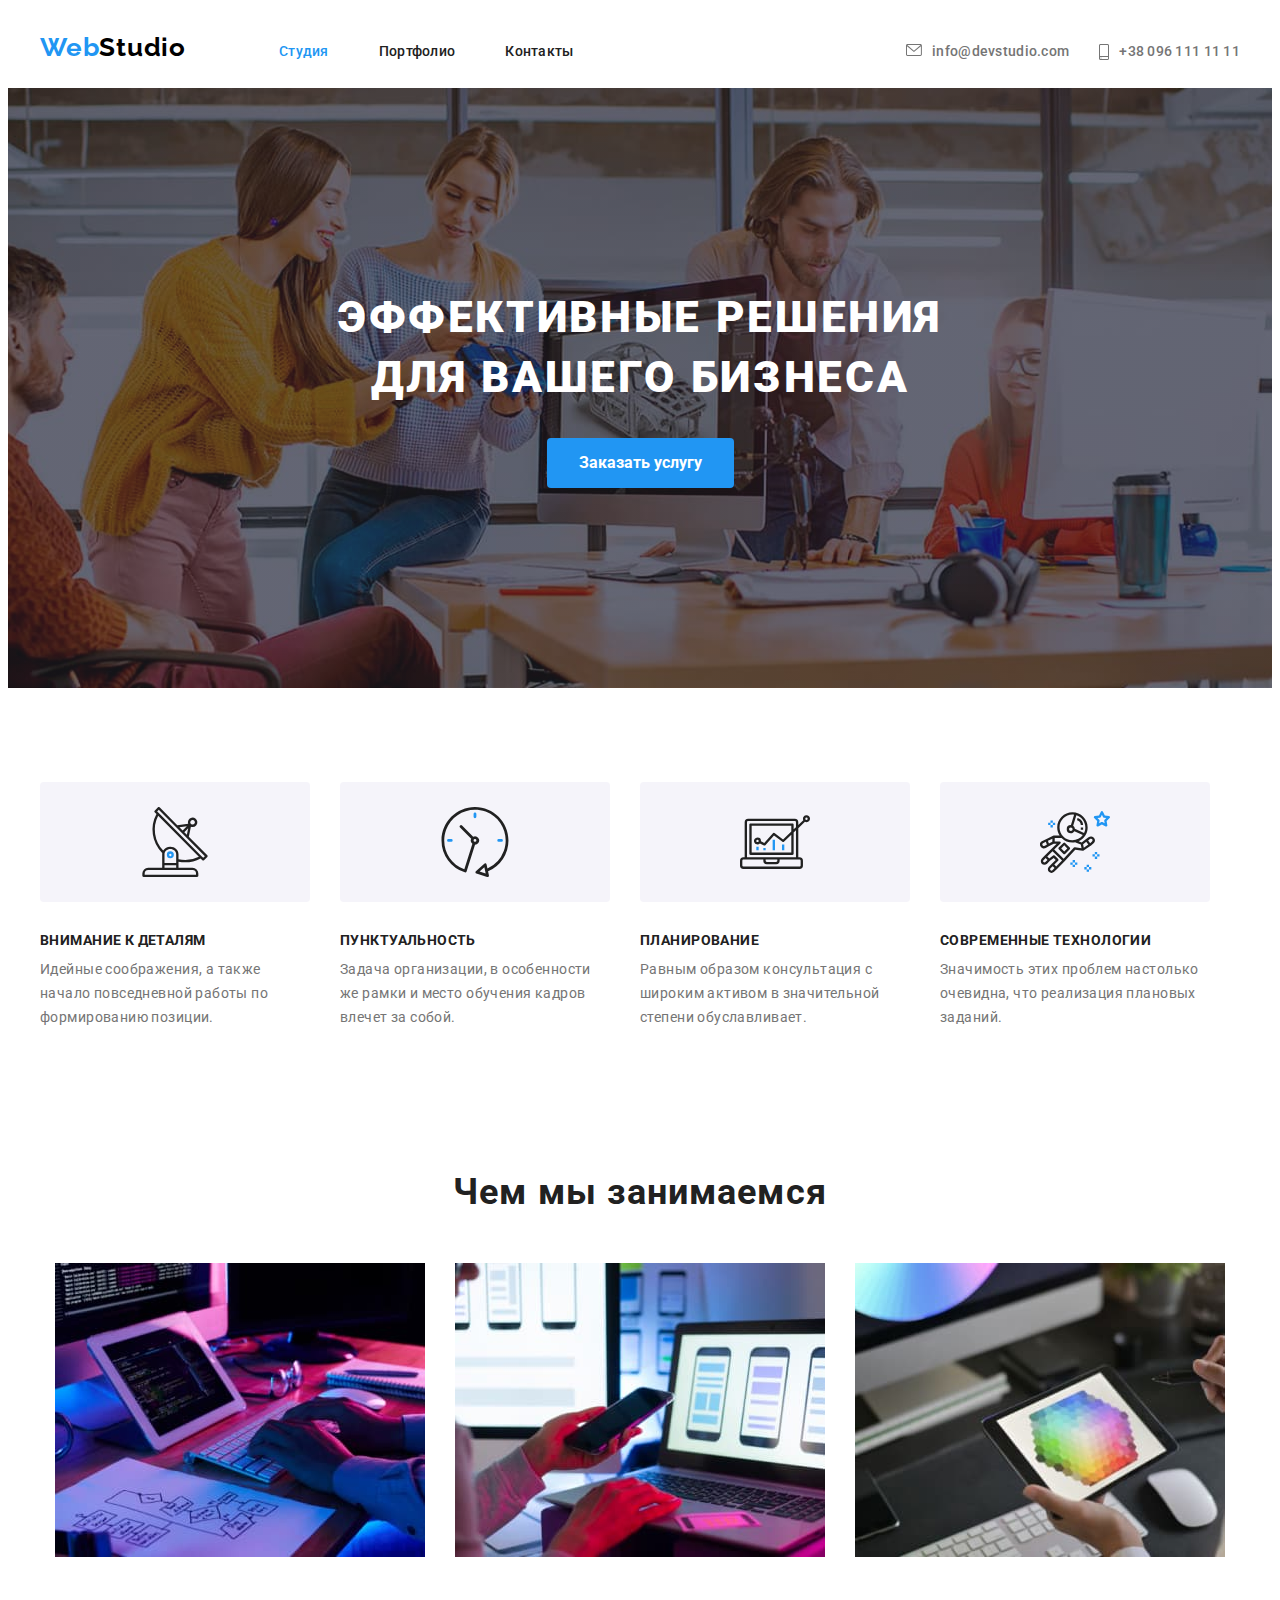
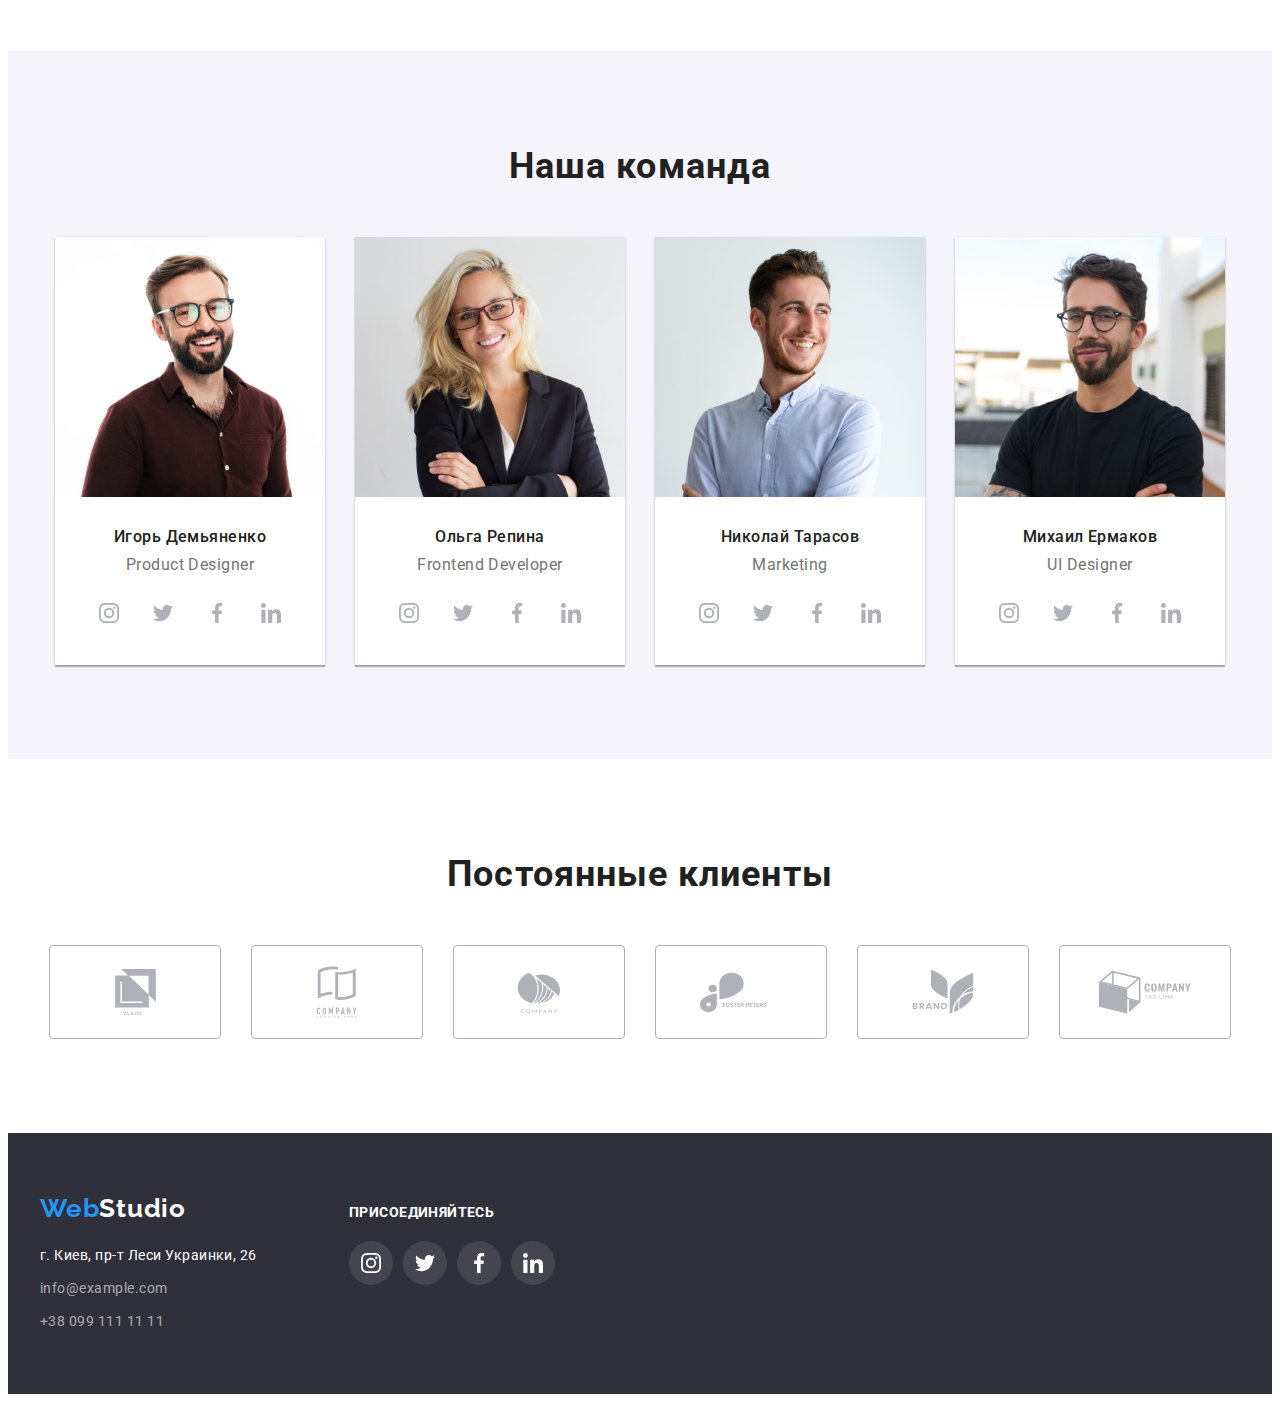
==== index.html @ 46486317 "added files from previous hw" ====
<!DOCTYPE html>
<html lang="ru">
  <head>
    <meta charset="UTF-8" />
    <meta http-equiv="X-UA-Compatible" content="IE=edge" />
    <meta name="viewport" content="width=device-width, initial-scale=1.0" />
    <title>Web Studio (Version 2.1)</title>
    <link rel="preconnect" href="https://fonts.googleapis.com" />
    <link rel="preconnect" href="https://fonts.gstatic.com" crossorigin />
    <link
      href="https://fonts.googleapis.com/css2?family=Oleo+Script&family=Raleway:wght@700&family=Roboto:wght@400;500;700;900&display=swap"
      rel="stylesheet"
    />
    <link
      rel="stylesheet"
      href="https://cdnjs.cloudflare.com/ajax/libs/modern-normalize/1.1.0/modern-normalize.min.css"
      integrity="sha512-wpPYUAdjBVSE4KJnH1VR1HeZfpl1ub8YT/NKx4PuQ5NmX2tKuGu6U/JRp5y+Y8XG2tV+wKQpNHVUX03MfMFn9Q=="
      crossorigin="anonymous"
      referrerpolicy="no-referrer"
    />
    <link rel="stylesheet" href="./css/styles.css" />
  </head>
  <body>
    <header class="header-main">
      <div class="container">
        <div class="header-flex">
          <div class="logo_with_menu">
            <a class="logo" href="index.html" lang="en">
              <span class="logo-accent">Web</span>
              Studio
            </a>
            <nav class="header-nav">
              <ul class="header-links">
                <li class="header-item current">
                  <a class="header-item-link" href="./index.html">Студия</a>
                </li>
                <li class="header-item">
                  <a class="header-item-link" href="./portfolio.html">
                    Портфолио
                  </a>
                </li>
                <li class="header-item">
                  <a class="header-item-link" href="">Контакты</a>
                </li>
              </ul>
            </nav>
          </div>
          <div class="contacts">
            <ul class="header-contacts-list">
              <li class="contact-item">
                <a class="header-contacts" href="mailto:info@devstudio.com">
                  <svg class="contact-link-icon" width="16" height="12">
                    <use href="./images/icons.svg#icon-envelope"></use>
                  </svg>
                  info@devstudio.com
                </a>
              </li>
              <li class="contact-item">
                <a class="header-contacts" href="tel:+380961111111">
                  <svg class="contact-link-icon" width="10" height="16">
                    <use href="./images/icons.svg#icon-smartphone"></use>
                  </svg>
                  +38 096 111 11 11
                </a>
              </li>
            </ul>
          </div>
        </div>
      </div>
    </header>
    <main>
      <!--Герой-->
      <section class="section">
        <div class="container hero-container">
          <h1 class="hero-header">Эффективные решения для вашего бизнеса</h1>
          <button type="button" class="section-btn">Заказать услугу</button>
        </div>
      </section>
      <section class="qualities">
        <div class="container">
          <!-- Особенности -->
          <h2 class="visually-hidden">Особенности</h2>
          <ul class="qualities-list">
            <li class="list-item antenna">
              <h3 class="qualities-list-item">Внимание к деталям</h3>
              <p class="text">
                Идейные соображения, а также начало повседневной работы по
                формированию позиции.
              </p>
            </li>
            <li class="list-item clock">
              <h3 class="qualities-list-item">Пунктуальность</h3>
              <p class="text">
                Задача организации, в особенности же рамки и место обучения
                кадров влечет за собой.
              </p>
            </li>
            <li class="list-item diagram">
              <h3 class="qualities-list-item">Планирование</h3>
              <p class="text">
                Равным образом консультация с широким активом в значительной
                степени обуславливает.
              </p>
            </li>
            <li class="list-item astronaut">
              <h3 class="qualities-list-item">Современные технологии</h3>
              <p class="text">
                Значимость этих проблем настолько очевидна, что реализация
                плановых заданий.
              </p>
            </li>
          </ul>
        </div>
      </section>
      <section class="what-we-do">
        <div class="container what-we-do-container">
          <!--Чем мы занимаемся-->
          <h2 class="section-header what-we-do-header">Чем мы занимаемся</h2>
          <ul class="list">
            <li class="image-list">
              <img
                src="./images/box1.jpg"
                alt="Человек набирает код на клавиатуре"
                width="370"
              />
            </li>
            <li class="image-list">
              <img
                src="./images/box2.jpg"
                alt="Человек держит в руках планшет и выбирает на ноутбуке дизайн приложения"
                width="370"
              />
            </li>
            <li class="image-list">
              <img
                src="./images/box3.jpg"
                alt="Человек держит в руках планшет и рассматривает цветовую палитру"
                width="370"
              />
            </li>
          </ul>
        </div>
      </section>
      <section class="team-section">
        <div class="container">
          <!--Наша команда-->
          <h2 class="section-header team-header">Наша команда</h2>
          <ul class="list">
            <li class="team-section-item">
              <img src="./images/img1.jpg" alt="Игорь Демьяненко" width="270" />
              <div class="cards">
                <h3 class="team-name">Игорь Демьяненко</h3>
                <p lang="en" class="team-section-detail">Product Designer</p>
                <ul class="social-list">
                  <li class="social-list-item">
                    <a href="" class="social-link">
                      <svg class="social-link-icon" width="20" height="20">
                        <use href="./images/icons.svg#icon-instagram-2"></use>
                      </svg>
                    </a>
                  </li>
                  <li class="social-list-item">
                    <a href="" class="social-link">
                      <svg class="social-link-icon" width="20" height="20">
                        <use href="./images/icons.svg#icon-twitter-1"></use>
                      </svg>
                    </a>
                  </li>
                  <li class="social-list-item">
                    <a href="" class="social-link">
                      <svg class="social-link-icon" width="20" height="20">
                        <use href="./images/icons.svg#icon-facebook-1"></use>
                      </svg>
                    </a>
                  </li>
                  <li class="social-list-item">
                    <a href="" class="social-link">
                      <svg class="social-link-icon" width="20" height="20">
                        <use href="./images/icons.svg#icon-linkedin-1"></use>
                      </svg>
                    </a>
                  </li>
                </ul>
              </div>
            </li>
            <li class="team-section-item">
              <img src="./images/img2.jpg" alt="Ольга Репина" width="270" />
              <div class="cards">
                <h3 class="team-name">Ольга Репина</h3>
                <p lang="en" class="team-section-detail">Frontend Developer</p>
                <ul class="social-list">
                  <li class="social-list-item">
                    <a href="" class="social-link">
                      <svg class="social-link-icon" width="20" height="20">
                        <use href="./images/icons.svg#icon-instagram-2"></use>
                      </svg>
                    </a>
                  </li>
                  <li class="social-list-item">
                    <a href="" class="social-link">
                      <svg class="social-link-icon" width="20" height="20">
                        <use href="./images/icons.svg#icon-twitter-1"></use>
                      </svg>
                    </a>
                  </li>
                  <li class="social-list-item">
                    <a href="" class="social-link">
                      <svg class="social-link-icon" width="20" height="20">
                        <use href="./images/icons.svg#icon-facebook-1"></use>
                      </svg>
                    </a>
                  </li>
                  <li class="social-list-item">
                    <a href="" class="social-link">
                      <svg class="social-link-icon" width="20" height="20">
                        <use href="./images/icons.svg#icon-linkedin-1"></use>
                      </svg>
                    </a>
                  </li>
                </ul>
              </div>
            </li>
            <li class="team-section-item">
              <img src="./images/img3.jpg" alt="Николай Тарасов" width="270" />
              <div class="cards">
                <h3 class="team-name">Николай Тарасов</h3>
                <p lang="en" class="team-section-detail">Marketing</p>
                <ul class="social-list">
                  <li class="social-list-item">
                    <a href="" class="social-link">
                      <svg class="social-link-icon" width="20" height="20">
                        <use href="./images/icons.svg#icon-instagram-2"></use>
                      </svg>
                    </a>
                  </li>
                  <li class="social-list-item">
                    <a href="" class="social-link">
                      <svg class="social-link-icon" width="20" height="20">
                        <use href="./images/icons.svg#icon-twitter-1"></use>
                      </svg>
                    </a>
                  </li>
                  <li class="social-list-item">
                    <a href="" class="social-link">
                      <svg class="social-link-icon" width="20" height="20">
                        <use href="./images/icons.svg#icon-facebook-1"></use>
                      </svg>
                    </a>
                  </li>
                  <li class="social-list-item">
                    <a href="" class="social-link">
                      <svg class="social-link-icon" width="20" height="20">
                        <use href="./images/icons.svg#icon-linkedin-1"></use>
                      </svg>
                    </a>
                  </li>
                </ul>
              </div>
            </li>
            <li class="team-section-item">
              <img src="./images/img4.jpg" alt="Михаил Ермаков" width="270" />
              <div class="cards">
                <h3 class="team-name">Михаил Ермаков</h3>
                <p lang="en" class="team-section-detail">UI Designer</p>
                <ul class="social-list">
                  <li class="social-list-item">
                    <a href="" class="social-link">
                      <svg class="social-link-icon" width="20" height="20">
                        <use href="./images/icons.svg#icon-instagram-2"></use>
                      </svg>
                    </a>
                  </li>
                  <li class="social-list-item">
                    <a href="" class="social-link">
                      <svg class="social-link-icon" width="20" height="20">
                        <use href="./images/icons.svg#icon-twitter-1"></use>
                      </svg>
                    </a>
                  </li>
                  <li class="social-list-item">
                    <a href="" class="social-link">
                      <svg class="social-link-icon" width="20" height="20">
                        <use href="./images/icons.svg#icon-facebook-1"></use>
                      </svg>
                    </a>
                  </li>
                  <li class="social-list-item">
                    <a href="" class="social-link">
                      <svg class="social-link-icon" width="20" height="20">
                        <use href="./images/icons.svg#icon-linkedin-1"></use>
                      </svg>
                    </a>
                  </li>
                </ul>
              </div>
            </li>
          </ul>
        </div>
      </section>
      <!--Постоянные клиенты-->
      <section class="clients-section">
        <div class="container">
          <h2 class="section-header clients-header">Постоянные клиенты</h2>
          <ul class="clients-list">
            <li class="clients-item">
              <a href="" class="client-link">
                <svg class="client-icon" width="41" height="46.7">
                  <use href="./images/icons.svg#icon-group1"></use>
                </svg>
              </a>
            </li>
            <li class="clients-item">
              <a href="" class="client-link">
                <svg class="client-icon" width="40" height="52">
                  <use href="./images/icons.svg#icon-group2"></use>
                </svg>
              </a>
            </li>
            <li class="clients-item">
              <a href="" class="client-link">
                <svg class="client-icon" width="43.46" height="41.18">
                  <use href="./images/icons.svg#icon-group3"></use>
                </svg>
              </a>
            </li>
            <li class="clients-item">
              <a href="" class="client-link">
                <svg class="client-icon" width="84.44" height="40.62">
                  <use href="./images/icons.svg#icon-group4"></use>
                </svg>
              </a>
            </li>
            <li class="clients-item">
              <a href="" class="client-link">
                <svg class="client-icon" width="62.54" height="45.43">
                  <use href="./images/icons.svg#icon-group5"></use>
                </svg>
              </a>
            </li>
            <li class="clients-item">
              <a href="" class="client-link">
                <svg class="client-icon" width="93.79" height="43.93">
                  <use href="./images/icons.svg#icon-group6"></use>
                </svg>
              </a>
            </li>
          </ul>
        </div>
      </section>
    </main>
    <!--Подвал-->
    <footer class="footer">
      <div class="container flex">
        <div class="column">
          <a class="logo" href="index.html" lang="en">
            <span class="logo-accent">Web</span>
            <span class="logo-part">Studio</span>
          </a>
          <address class="address">
            <p>г. Киев, пр-т Леси Украинки, 26</p>
            <a class="footer-contacts" href="mailto:info@example.com">
              info@example.com
            </a>
            <a class="footer-contacts" href="tel:+380991111111">
              +38 099 111 11 11
            </a>
          </address>
        </div>
        <div class="column">
          <p class="join-us-head"><strong>Присоединяйтесь</strong></p>
          <ul class="social-list">
            <li class="footer-list-item">
              <a href="" class="footer-social-link">
                <svg class="footer-social-icon" width="20" height="20">
                  <use href="./images/icons.svg#icon-instagram-2"></use>
                </svg>
              </a>
            </li>
            <li class="footer-list-item">
              <a href="" class="footer-social-link">
                <svg class="footer-social-icon" width="20" height="20">
                  <use href="./images/icons.svg#icon-twitter-1"></use>
                </svg>
              </a>
            </li>
            <li class="footer-list-item">
              <a href="" class="footer-social-link">
                <svg class="footer-social-icon" width="20" height="20">
                  <use href="./images/icons.svg#icon-facebook-1"></use>
                </svg>
              </a>
            </li>
            <li class="footer-list-item">
              <a href="" class="footer-social-link">
                <svg class="footer-social-icon" width="20" height="20">
                  <use href="./images/icons.svg#icon-linkedin-1"></use>
                </svg>
              </a>
            </li>
          </ul>
        </div>
      </div>
    </footer>
  </body>
</html>
---- css/styles.css ----
p,
h1,
h2,
h3 {
  margin: 0;
}

ul {
  margin: 0;
  padding-left: 0;
}

img {
  display: block;
}

.container {
  width: 1200px;
  margin: 0 auto;
  padding-left: 15px;
  padding-right: 15px;
}
/*----------------------------COMMON-----------------------------------*/

:root {
  --accent-color: #2196f3;
  --main-text-color: #212121;
  --second-text-color: #ffffff;
  --btn-backgroud-color: #f5f4fa;
  --items-backgroud-color: #eeeeee;
  --paragraph-text-color: #757575;
  --hero-bcg-color: #2f303a;
  --btn-selection-color: #188ce8;
  --btn-color: #2196f3;
  --logo-color: #000000;
  --icon-color: #afb1b8;
}

body {
  color: var(--main-text-color);
  font-family: "Roboto", sans-serif;
}

li {
  list-style-type: none;
}

/*----------------------------HEADER-----------------------------------*/
.header-flex {
  display: flex;
  justify-content: space-between;
  align-items: baseline;
}

.logo_with_menu {
  display: flex;
  align-items: baseline;
}

.header-main {
  text-decoration: none;
  background-color: var(--second-text-color);
  padding-top: 24px;
  padding-bottom: 25px;
}

.header-main .container {
  align-items: center;
}

.logo {
  display: flex;
  margin-right: 93px;
  font-family: "Raleway";
  color: var(--logo-color);
  text-decoration: none;
  font-weight: 700;
  letter-spacing: 0.03em;
  font-size: 26px;
  line-height: 1.19;
}

.logo-accent {
  color: var(--accent-color);
}

.header-item {
  font-weight: 500;
  font-size: 14px;
  line-height: 1.14;
  letter-spacing: 0.02em;
}

.header-item:not(:last-child),
.header-contacts:not(:last-child) {
  margin-right: 50px;
}

.header-nav {
}

.header-links {
  display: flex;
  align-items: baseline;
}

.header-item-link {
  text-decoration: none;
  color: inherit;
}

.header-item-link:hover,
.header-item-link:focus {
  color: var(--accent-color);
}

.header-contacts {
  font-weight: 500;
  font-size: 14px;
  line-height: 1.14;
  letter-spacing: 0.02em;
  color: var(--paragraph-text-color);
  text-decoration: none;
  margin-right: 30px;
  display: flex;
}

.header-contacts:last-child {
  margin-right: 0;
}

.contact-item {
  align-items: center;
  margin-right: 30px;
}

.header-contacts-list {
  display: flex;
  align-items: center;
}

.contacts .header-contacts-list {
}
.header-contacts:hover,
.header-contacts:focus {
  color: var(--accent-color);
}

.contact-item:last-child {
  margin-right: 0;
}

.contact-link-icon {
  fill: currentColor;
  margin-right: 10px;
}

.contact-link {
  margin-right: 10px;
  fill: var(--paragraph-text-color);
}

.contact-link:hover,
.contact-link:focus {
  fill: var(--accent-color);
}

.contacts:hover,
.contacts:focus {
  fill: var(--accent-color);
}

.header-links:focus,
.header-links:hover {
  fill: var(--accent-color);
}

.current {
  color: var(--accent-color);
}

/*---------------------------- INDEX HTML MAIN-----------------------------------*/
/*Hero*/
.section {
  background-color: var(--hero-bcg-color);
  color: var(--second-text-color);
  background-image: linear-gradient(
      rgba(47, 48, 58, 0.4),
      rgba(47, 48, 58, 0.4)
    ),
    url(../images/header.jpg);
  background-repeat: no-repeat;
  background-position: center;
  background-size: cover;
  max-width: 1600px;
  margin: 0 auto;
}

.hero-header {
  margin-right: auto;
  margin-left: auto;
  margin-bottom: 30px;
  max-width: 696px;
  font-weight: 900;
  font-size: 44px;
  line-height: 1.36;
  text-align: center;
  letter-spacing: 0.06em;
  text-transform: uppercase;
  color: var(--second-text-color);
}

.hero-container {
  padding-top: 200px;
  padding-bottom: 200px;
}
.section-btn {
  padding-top: 10px;
  padding-right: 32px;
  padding-bottom: 10px;
  padding-left: 32px;
  background-color: var(--btn-color);
  color: var(--second-text-color);
  border: 0ch;
  font-family: "Roboto";
  font-weight: 700;
  font-size: 16px;
  line-height: 1.88;
  display: block;
  margin: 0 auto;
  align-items: center;
  text-align: center;
  cursor: pointer;
  border-radius: 4px;
}

.section-btn:hover,
.section-btn:focus {
  color: var(--second-text-color);
  background-color: var(--btn-selection-color);
}

/*--------------------------QUALITIES-------------------------------------------------*/
.visually-hidden {
  position: absolute;
  white-space: nowrap;
  width: 1px;
  height: 1px;
  overflow: hidden;
  border: 0;
  padding: 0;
  clip: rect(0 0 0 0);
  clip-path: inset(50%);
  margin: -1px;
}

.qualities {
  padding-top: 94px;
  padding-bottom: 94px;
}

.qualities-list {
  display: flex;
  margin: 0;
  letter-spacing: 0.03em;
  font-size: 14px;
}

.list-item {
  max-width: 270px;
}

.list-item::before {
  display: block;
  content: "";
  height: 120px;
  background-color: var(--btn-backgroud-color);
  border-radius: 4px;
  margin-bottom: 30px;
}

.antenna::before {
  background-image: url(../images/antenna.svg);
  background-repeat: no-repeat;
  background-position: center;
}

.clock::before {
  background-image: url(../images/clock.svg);
  background-repeat: no-repeat;
  background-position: center;
}

.diagram::before {
  background-image: url(../images/diagram.svg);
  background-repeat: no-repeat;
  background-position: center;
}

.astronaut::before {
  background-image: url(../images/astronaut.svg);
  background-repeat: no-repeat;
  background-position: center;
}

.qualities-list-item {
  margin-bottom: 10px;
  line-height: 1.17;
  font-size: 14px;
  text-transform: uppercase;
}

.list-item:not(:last-child) {
  margin-right: 30px;
}

.text {
  color: var(--paragraph-text-color);
  line-height: 1.71;
}

/*-----------------------------WHAT WE DO----------------------*/
.what-we-do {
  padding-top: 47px;
  padding-bottom: 94px;
}

.what-we-do-header {
  margin-bottom: 50px;
}

.image-list:not(:last-child) {
  margin-right: 30px;
}

.list {
  display: flex;
  justify-content: center;
  align-items: center;
}
.section-header {
  font-size: 36px;
  line-height: 1.17;
  text-align: center;
  letter-spacing: 0.03em;
  color: var(--main-text-color);
}

/*---------OUR TEAM----------------------------*/
.team-header {
  margin-bottom: 50px;
}

.team-section {
  padding-top: 94px;
  padding-bottom: 94px;
  background-color: var(--btn-backgroud-color);
  letter-spacing: 0.03em;
}

.team-section-item {
  align-items: center;
  background-color: var(--second-text-color);
  box-shadow: 0px 1px 3px rgba(0, 0, 0, 0.12), 0px 1px 1px rgba(0, 0, 0, 0.14),
    0px 2px 1px rgba(0, 0, 0, 0.2);
}

.team-section-item:not(:last-child) {
  margin-right: 30px;
}

.cards {
  padding-top: 30px;
  padding-bottom: 30px;
  border-radius: 0px 0px 4px 4px;
}
.team-name {
  margin-bottom: 10px;
  font-weight: 500;
  font-size: 16px;
  line-height: 1.19;
  text-align: center;
}

.team-section-detail {
  font-size: 16px;
  line-height: 1.18;
  text-align: center;
  color: var(--paragraph-text-color);
  margin-bottom: 16px;
}

.social-list {
  display: flex;
  justify-content: center;
}

.social-list-item {
  margin-right: 10px;
  width: 44px;
  height: 44px;
}

.social-list-item:last-child {
  margin-right: 0;
}

.social-link {
  width: 100%;
  height: 100%;
  border-radius: 50%;
  display: flex;
  align-items: center;
  justify-content: center;
  fill: var(--icon-color);
}

.social-link:hover,
.social-link:focus {
  background-color: var(--btn-color);
  fill: var(--second-text-color);
}

/*---------------------------OUR-CLIENTS-------------------------------*/
.clients-section {
  padding-top: 94px;
  padding-bottom: 94px;
}

.clients-header {
  margin-bottom: 50px;
}

.clients-list {
  display: flex;
  justify-content: center;
}

.clients-item .client-link {
  width: 170px;
  height: 92px;
  display: flex;
}

.clients-item {
  margin-right: 30px;
  border: 1px solid var(--icon-color);
  border-radius: 4px;
  align-items: baseline;
  text-align: center;
  align-content: center;
}

.clients-item:last-child {
  margin-right: 0;
}

.client-link {
  align-items: center;
  justify-content: center;
  fill: var(--icon-color);
}

.clients-list .client-link:hover,
.clients-list .client-link:focus {
  fill: var(--btn-color);
}

.clients-item:hover,
.clients-item:focus {
  border: 1px solid var(--btn-color);
}

/*----------------------------FOOTER-----------------------------------*/
.footer {
  background-color: var(--hero-bcg-color);
  letter-spacing: 0.03em;
  padding-top: 60px;
  padding-bottom: 60px;
}

.flex {
  display: flex;
  align-items: baseline;
}

.address {
  margin-top: 20px;
  font-style: normal;
  font-size: 14px;
  line-height: 1.71;
  color: var(--second-text-color);
}

.footer-contacts {
  margin-top: 9px;
  display: block;
  text-decoration: none;
  font-size: 14px;
  line-height: 1.71;
  color: rgba(255, 255, 255, 0.6);
  text-decoration: none;
}

.footer-contacts:hover,
.footer-contacts:focus {
  color: var(--accent-color);
}

.logo-part {
  font-family: "Raleway";
  font-weight: 700;
  font-size: 26px;
  line-height: 1.19;
  color: var(--second-text-color);
}

.join-us-head strong {
  color: var(--second-text-color);
  margin: 0;
  font-weight: 700;
  font-size: 14px;
  line-height: 1.14;
  letter-spacing: 0.03em;
  text-transform: uppercase;
  text-decoration: none;
}

.join-us-head {
  margin-bottom: 20px;
}

.column {
  display: block;
  margin-right: 70px;
}

.column:last-child {
  margin-right: 0;
}

.footer-list-item {
  margin-right: 10px;
  width: 44px;
  height: 44px;
  border-radius: 50%;
  background-color: rgba(255, 255, 255, 0.1);
}

.footer-list-item:last-child {
  margin-right: 0;
}

.footer-social-link {
  width: 100%;
  height: 100%;
  border-radius: 50%;
  display: flex;
  align-items: center;
  justify-content: center;
  fill: var(--second-text-color);
}

.footer-social-link:hover,
.footer-social-link:focus {
  background-color: var(--btn-color);
  fill: var(--second-text-color);
}

/*---------------------------PORTFOLIO-------------------------------------------------*/
.header-portf {
  border-bottom: 1px solid #ececec;
}
.header-portf .container {
  padding-top: 24px;
  padding-bottom: 25px;
  background-color: var(--second-text-color);
}

.buttons {
  padding-top: 94px;
  padding-bottom: 94px;
  filter: drop-shadow(0px 4px 4px rgba(0, 0, 0, 0.25));
}

.button-list:not(:last-child) {
  margin-right: 8px;
}

.button-list-menu {
  display: flex;
  align-items: center;
  justify-content: center;
  margin-bottom: 50px;
}

.portfolio-btn {
  padding-top: 6px;
  padding-right: 22px;
  padding-bottom: 6px;
  padding-left: 22px;
  border-radius: 4px;
  font-family: inherit;
  background-color: var(--btn-backgroud-color);
  border: 0ch;
  color: var(--main-text-color);
  font-weight: 500;
  font-size: 16px;
  line-height: 1.62;
  text-align: center;
  letter-spacing: 0.03em;
  cursor: pointer;
}

.card-link {
  display: block;
  text-decoration: none;
}

.portfolio-list {
  display: flex;
  flex-wrap: wrap;
  justify-content: center;
}
.portfolio-btn:hover,
.portfolio-btn:focus {
  background-color: var(--accent-color);
  color: var(--second-text-color);
  filter: drop-shadow(0px 4px 4px rgba(0, 0, 0, 0.25));
}

.portfolio-cards {
  padding-top: 20px;
  padding-right: 24px;
  padding-bottom: 20px;
  padding-left: 24px;
  border-right: 1px solid #eeeeee;
  border-bottom: 1px solid #eeeeee;
  border-left: 1px solid #eeeeee;
}

.section-item {
  display: flex;
  flex-direction: column;
  background-color: var(--second-text-color);
  flex-basis: calc(100% / 3 - 30px);
  margin-bottom: 30px;
  margin-left: 30px;
}

.section-item:hover,
.section-item:focus {
  filter: drop-shadow(0px 4px 4px rgba(0, 0, 0, 0.25));
}

.section-item-header {
  margin-bottom: 4px;
  font-size: 18px;
  line-height: 2;
  letter-spacing: 0.06em;
  color: #212121;
}

.section-item-comment {
  font-size: 16px;
  line-height: 1.87;
  letter-spacing: 0.03em;
  color: var(--paragraph-text-color);
}

.section-item:nth-child(3n + 1) {
  margin-left: 0;
}

.section-item:nth-last-child(-n + 3) {
  margin-bottom: 0;
}
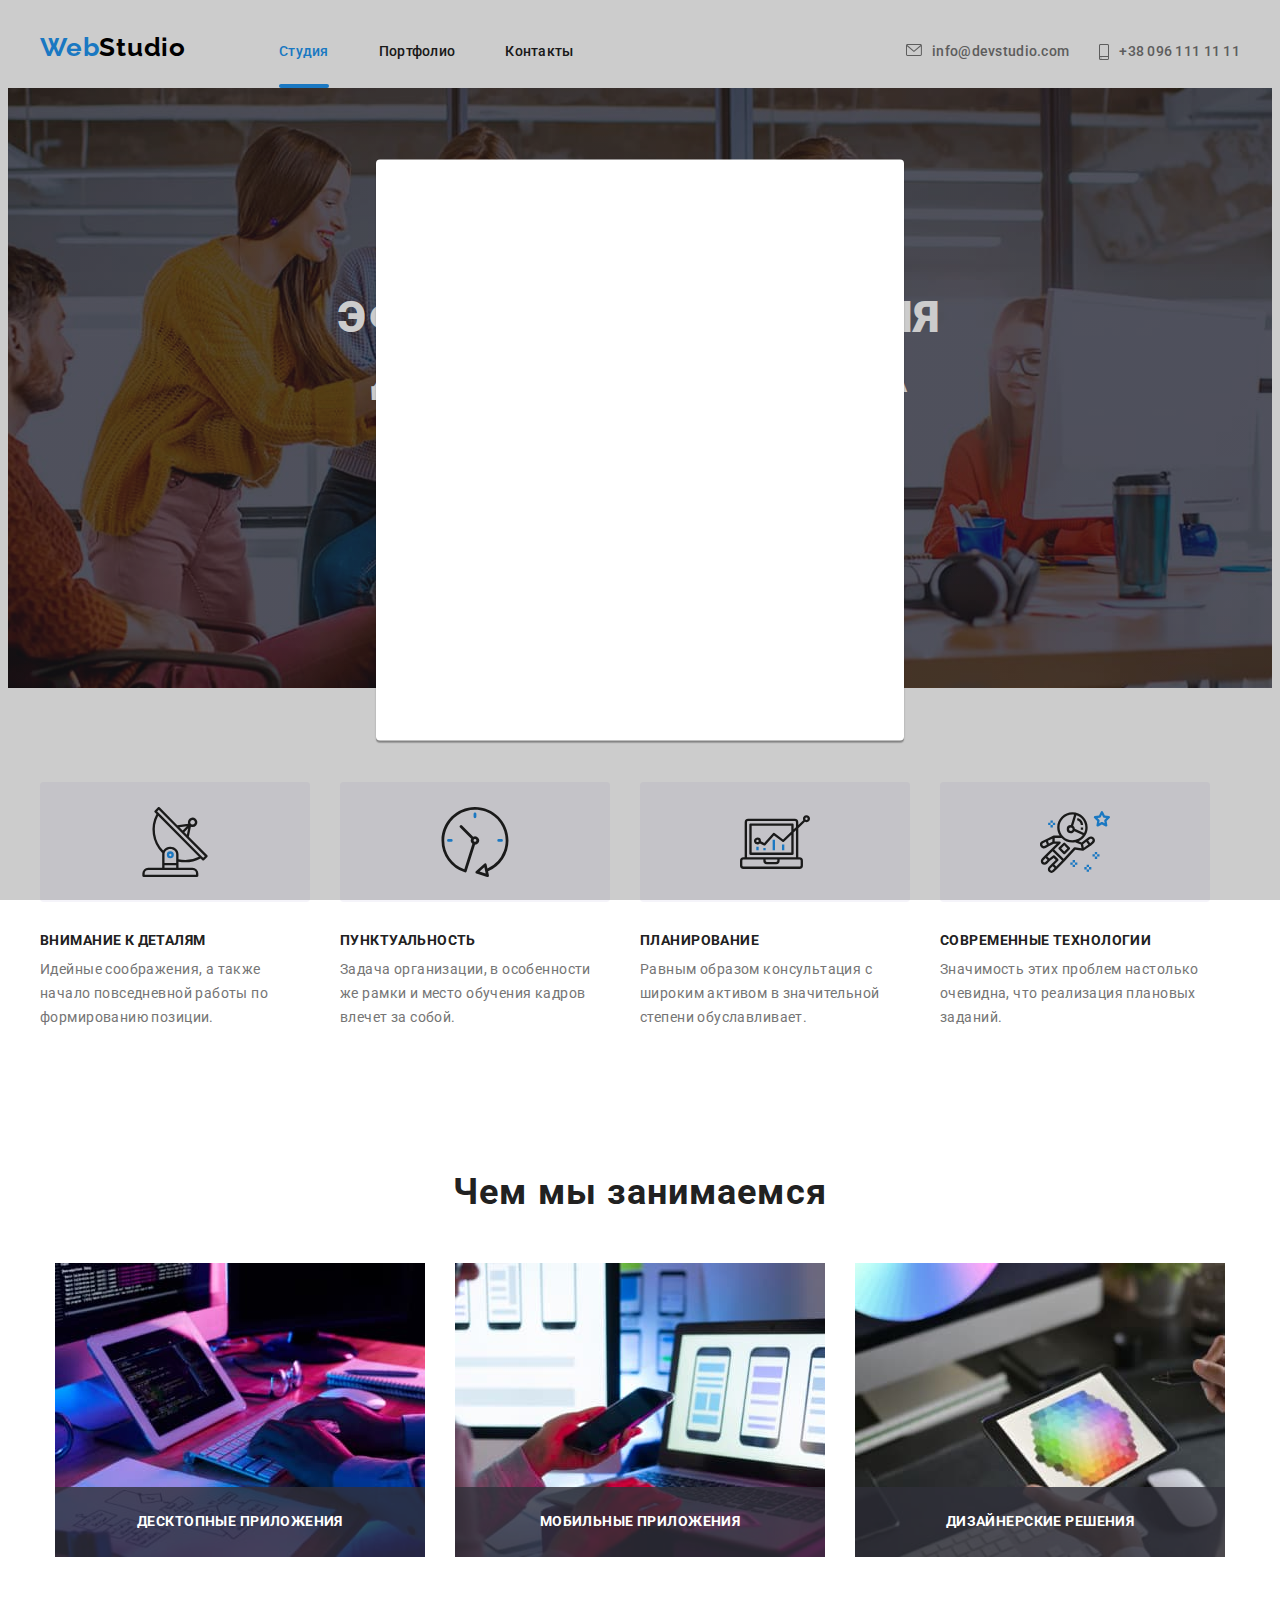
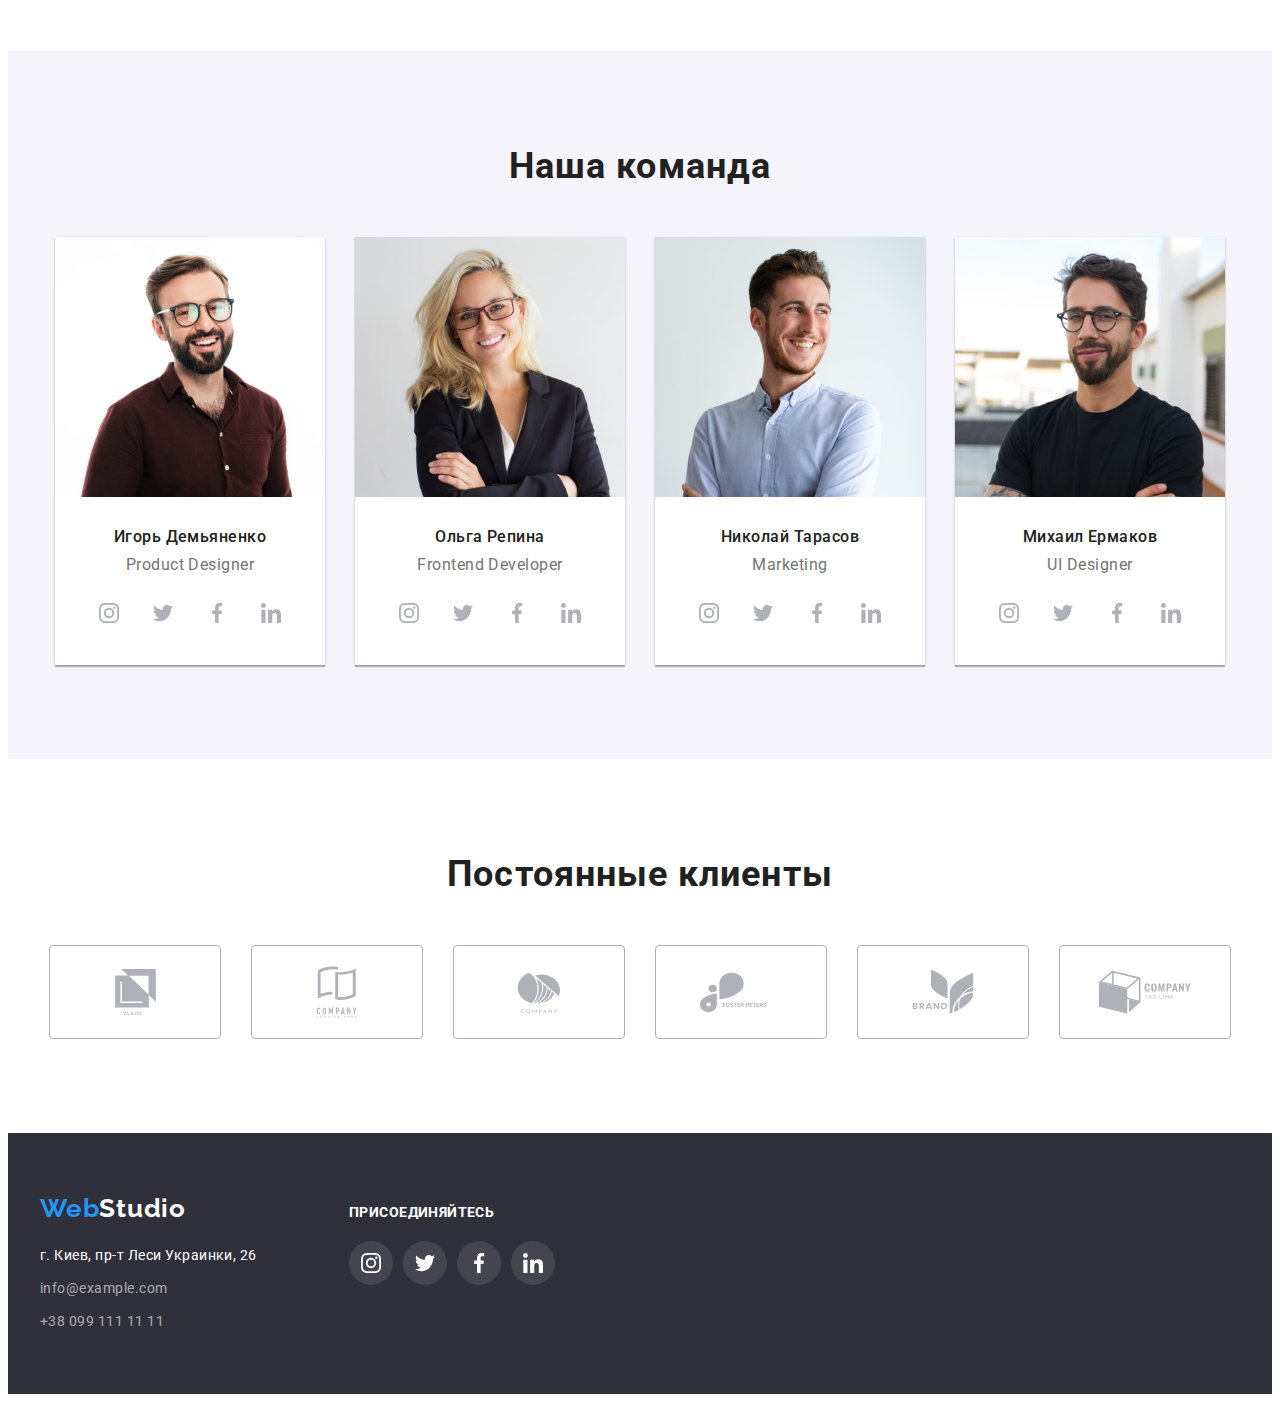
==== commit 26fc60e8: "added overlay to the cards" ====
--- a/index.html
+++ b/index.html
@@ -73,7 +73,9 @@
       <section class="section">
         <div class="container hero-container">
           <h1 class="hero-header">Эффективные решения для вашего бизнеса</h1>
-          <button type="button" class="section-btn">Заказать услугу</button>
+          <button type="button" class="section-btn" data-modal-open>
+            Заказать услугу
+          </button>
         </div>
       </section>
       <section class="qualities">
@@ -118,25 +120,34 @@
           <h2 class="section-header what-we-do-header">Чем мы занимаемся</h2>
           <ul class="list">
             <li class="image-list">
-              <img
-                src="./images/box1.jpg"
-                alt="Человек набирает код на клавиатуре"
-                width="370"
-              />
+              <div class="wwd-thumb">
+                <img
+                  src="./images/box1.jpg"
+                  alt="Человек набирает код на клавиатуре"
+                  width="370"
+                />
+                <h3 class="wwd-thumb-header">Десктопные приложения</h3>
+              </div>
             </li>
             <li class="image-list">
-              <img
-                src="./images/box2.jpg"
-                alt="Человек держит в руках планшет и выбирает на ноутбуке дизайн приложения"
-                width="370"
-              />
+              <div class="wwd-thumb">
+                <img
+                  src="./images/box2.jpg"
+                  alt="Человек держит в руках планшет и выбирает на ноутбуке дизайн приложения"
+                  width="370"
+                />
+                <h3 class="wwd-thumb-header">Мобильные приложения</h3>
+              </div>
             </li>
             <li class="image-list">
-              <img
-                src="./images/box3.jpg"
-                alt="Человек держит в руках планшет и рассматривает цветовую палитру"
-                width="370"
-              />
+              <div class="wwd-thumb">
+                <img
+                  src="./images/box3.jpg"
+                  alt="Человек держит в руках планшет и рассматривает цветовую палитру"
+                  width="370"
+                />
+                <h3 class="wwd-thumb-header">Дизайнерские решения</h3>
+              </div>
             </li>
           </ul>
         </div>
@@ -401,5 +412,16 @@
         </div>
       </div>
     </footer>
+    <!-- Модальное окно -->
+    <div class="backdrop is-hidden" data-modal>
+      <div class="modal">
+        <!-- <button data-modal-close>
+          <svg class="close-btn" width="30" height="30">
+            <use href="./images/close.svg"></use>
+          </svg> -->
+        </button>
+      </div>
+    </div>
+    <script src="./js/modal.js"></script>
   </body>
 </html>
--- a/css/styles.css
+++ b/css/styles.css
@@ -61,7 +61,6 @@
   text-decoration: none;
   background-color: var(--second-text-color);
   padding-top: 24px;
-  padding-bottom: 25px;
 }
 
 .header-main .container {
@@ -96,17 +95,31 @@
   margin-right: 50px;
 }
 
-.header-nav {
-}
-
 .header-links {
   display: flex;
   align-items: baseline;
 }
 
 .header-item-link {
+  display: block;
   text-decoration: none;
   color: inherit;
+  position: relative;
+  padding-bottom: 28px;
+  transition-property: color;
+  transition-duration: 250ms;
+  transition-timing-function: cubic-bezier(0.4, 0, 0.2, 1);
+}
+
+.current .header-item-link::after {
+  content: "";
+  position: absolute;
+  width: 100%;
+  background-color: var(--accent-color);
+  height: 4px;
+  border-radius: 2px;
+  left: 0;
+  bottom: 0;
 }
 
 .header-item-link:hover,
@@ -123,6 +136,9 @@
   text-decoration: none;
   margin-right: 30px;
   display: flex;
+  transition-property: color;
+  transition-duration: 250ms;
+  transition-timing-function: cubic-bezier(0.4, 0, 0.2, 1);
 }
 
 .header-contacts:last-child {
@@ -139,8 +155,6 @@
   align-items: center;
 }
 
-.contacts .header-contacts-list {
-}
 .header-contacts:hover,
 .header-contacts:focus {
   color: var(--accent-color);
@@ -232,6 +246,10 @@
   text-align: center;
   cursor: pointer;
   border-radius: 4px;
+  transition-property: color, background-color;
+  transition-duration: 250ms, 250ms;
+  transition-timing-function: cubic-bezier(0.4, 0, 0.2, 1),
+    cubic-bezier(0.4, 0, 0.2, 1);
 }
 
 .section-btn:hover,
@@ -329,6 +347,34 @@
   margin-bottom: 50px;
 }
 
+.wwd-thumb {
+  position: relative;
+}
+
+.wwd-thumb-header {
+  bottom: 0;
+  position: absolute;
+  font-weight: 700;
+  font-size: 14px;
+  line-height: 1.14;
+  text-align: center;
+  letter-spacing: 0.03em;
+  text-transform: uppercase;
+  color: var(--second-text-color);
+  padding-top: 27px;
+  padding-bottom: 27px;
+  background-color: rgba(47, 48, 58, 0.8);
+  width: 100%;
+}
+
+/* .wwd-thumb::before {
+  position: absolute;
+  background-color: rgba(47, 48, 58, 0.8);
+  display: inline-block;
+  content: "";
+  width: 100%;
+} */
+
 .image-list:not(:last-child) {
   margin-right: 30px;
 }
@@ -413,6 +459,10 @@
   align-items: center;
   justify-content: center;
   fill: var(--icon-color);
+  transition-property: background-color, fill;
+  transition-duration: 250ms, 250ms;
+  transition-timing-function: cubic-bezier(0.4, 0, 0.2, 1),
+    cubic-bezier(0.4, 0, 0.2, 1);
 }
 
 .social-link:hover,
@@ -459,6 +509,10 @@
   align-items: center;
   justify-content: center;
   fill: var(--icon-color);
+  transition-property: fill, border;
+  transition-duration: 250ms, 250ms;
+  transition-timing-function: cubic-bezier(0.4, 0, 0.2, 1),
+    cubic-bezier(0.4, 0, 0.2, 1);
 }
 
 .clients-list .client-link:hover,
@@ -500,6 +554,9 @@
   line-height: 1.71;
   color: rgba(255, 255, 255, 0.6);
   text-decoration: none;
+  transition-property: color;
+  transition-duration: 250ms;
+  transition-timing-function: cubic-bezier(0.4, 0, 0.2, 1);
 }
 
 .footer-contacts:hover,
@@ -559,6 +616,10 @@
   align-items: center;
   justify-content: center;
   fill: var(--second-text-color);
+  transition-property: fill, background-color;
+  transition-duration: 250ms, 250ms;
+  transition-timing-function: cubic-bezier(0.4, 0, 0.2, 1),
+    cubic-bezier(0.4, 0, 0.2, 1);
 }
 
 .footer-social-link:hover,
@@ -567,13 +628,56 @@
   fill: var(--second-text-color);
 }
 
+/* ----------------------------MODAL-------------------------------------------------- */
+.backdrop {
+  position: fixed;
+  top: 0;
+  left: 0;
+  bottom: 0;
+  right: 0;
+  background-color: rgba(0, 0, 0, 0.2);
+  opacity: 1;
+  transition-property: opacity;
+  transition-duration: 250ms;
+  transition-timing-function: cubic-bezier(0.4, 0, 0.2, 1);
+}
+
+.modal {
+  position: absolute;
+  min-height: 581px;
+  min-width: 528px;
+  background-color: var(--second-text-color);
+  box-shadow: 0px 1px 3px rgba(0, 0, 0, 0.12), 0px 1px 1px rgba(0, 0, 0, 0.14),
+    0px 2px 1px rgba(0, 0, 0, 0.2);
+  border-radius: 4px;
+  top: 50%;
+  left: 50%;
+  transform: translate(-50%, -50%);
+  opacity: 1;
+  /* transition-property: transform, opacity;
+  transition-duration: 250ms;
+  transition-timing-function: cubic-bezier(0.4, 0, 0.2, 1); */
+}
+
+.close-btn {
+}
+
+.backdrop .is-hidden {
+  transform: translate(-50%, -50%), translateX(-150px);
+  visibility: hidden;
+  opacity: 0;
+  pointer-events: none;
+}
+
+.backdrop .is-hidden .modal {
+  transform: scale(0.9), translate(-50%, -50%);
+}
 /*---------------------------PORTFOLIO-------------------------------------------------*/
 .header-portf {
   border-bottom: 1px solid #ececec;
 }
 .header-portf .container {
   padding-top: 24px;
-  padding-bottom: 25px;
   background-color: var(--second-text-color);
 }
 
@@ -610,6 +714,9 @@
   text-align: center;
   letter-spacing: 0.03em;
   cursor: pointer;
+  transition-property: color, background-color, filter;
+  transition-duration: 250ms;
+  transition-timing-function: cubic-bezier(0.4, 0, 0.2, 1);
 }
 
 .card-link {
@@ -646,6 +753,9 @@
   flex-basis: calc(100% / 3 - 30px);
   margin-bottom: 30px;
   margin-left: 30px;
+  transition-property: filter;
+  transition-duration: 250ms;
+  transition-timing-function: cubic-bezier(0.4, 0, 0.2, 1);
 }
 
 .section-item:hover,
@@ -675,3 +785,38 @@
 .section-item:nth-last-child(-n + 3) {
   margin-bottom: 0;
 }
+
+.thumb {
+  position: relative;
+  overflow: hidden;
+}
+
+.portfolio-overlay {
+  position: absolute;
+  background-color: rgba(33, 150, 243, 0.9);
+  width: 100%;
+  height: 100%;
+  padding-right: 24px;
+  padding-left: 24px;
+  top: 0;
+  left: 0;
+  transform: translateY(100%);
+  transition-property: transform;
+  transition-duration: 250ms;
+  transition-timing-function: cubic-bezier(0.4, 0, 0.2, 1);
+}
+
+.section-item:hover .portfolio-overlay {
+  transform: translateY(0);
+}
+
+.portfolio-description {
+  font-size: 18px;
+  line-height: 1.56;
+  letter-spacing: 0.03em;
+  color: var(--second-text-color);
+  max-height: 168px;
+  top: 50%;
+  left: 50%;
+  padding-top: 63px;
+}
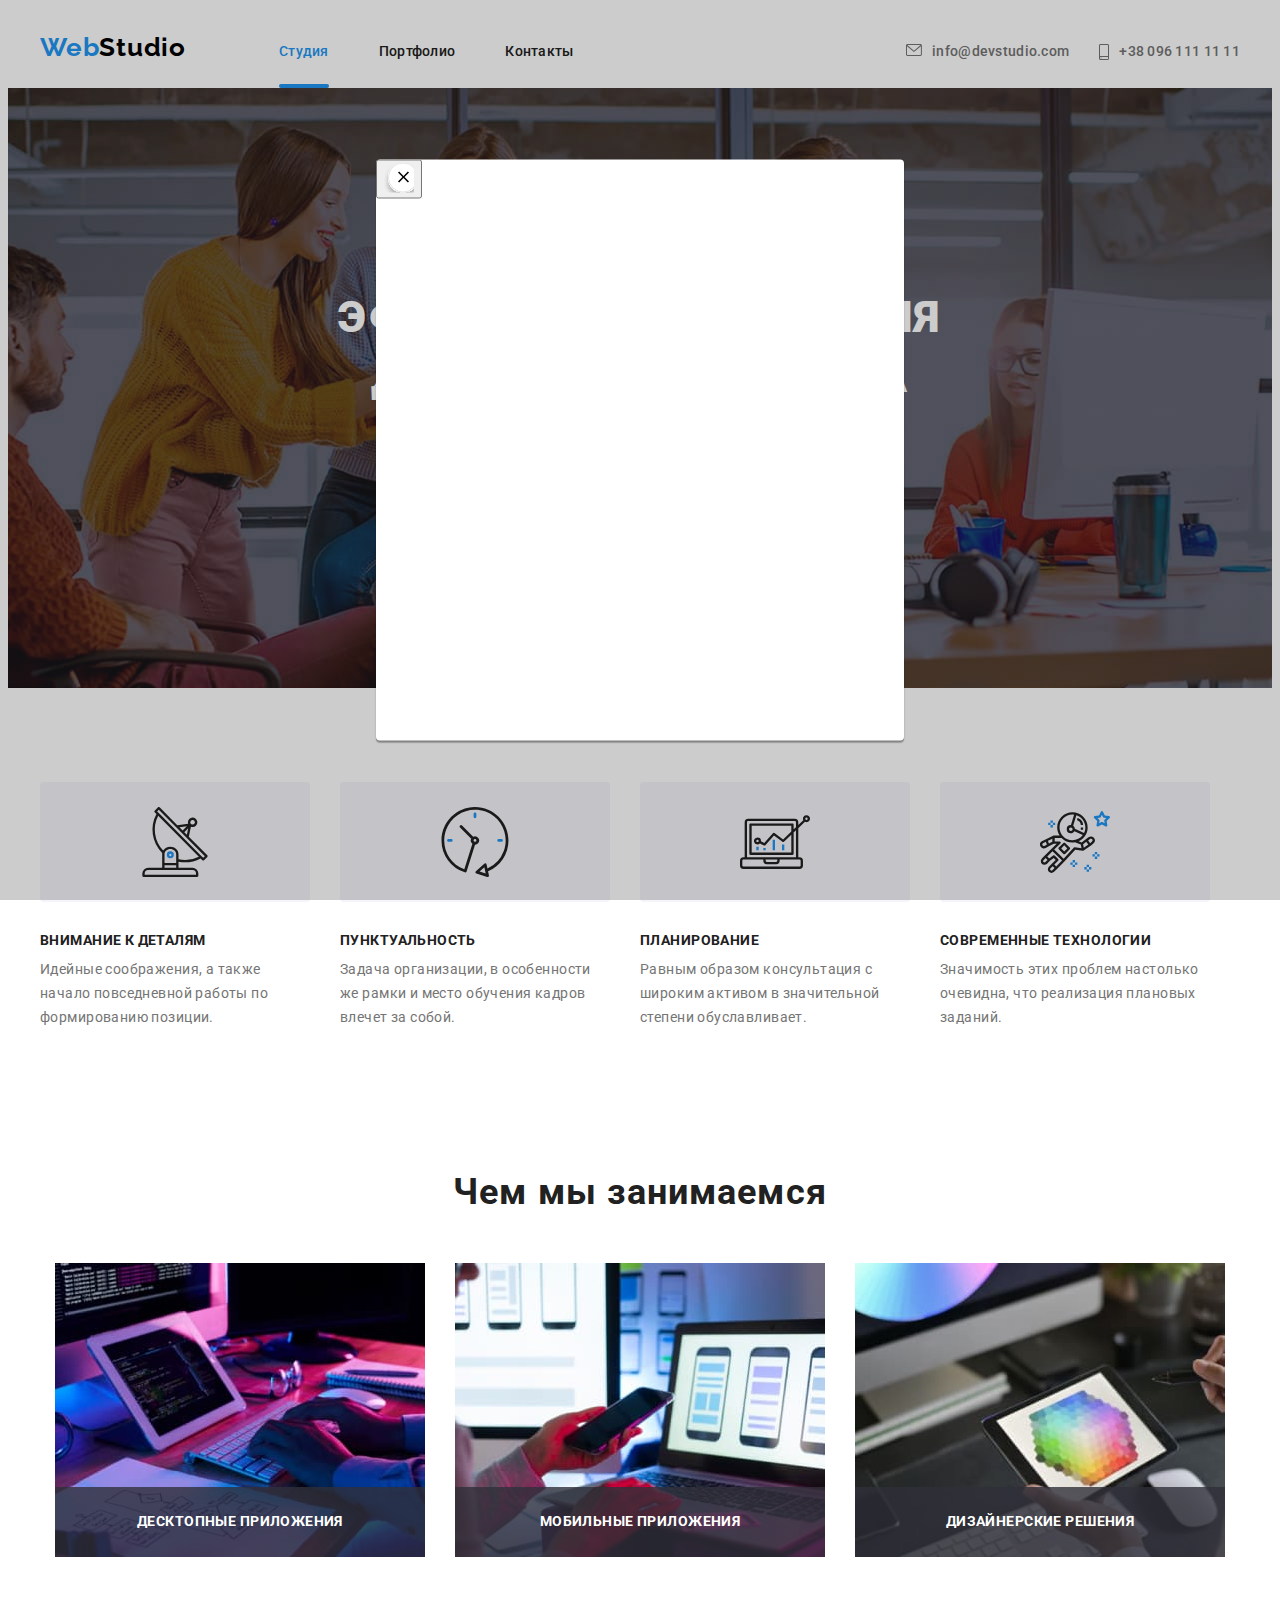
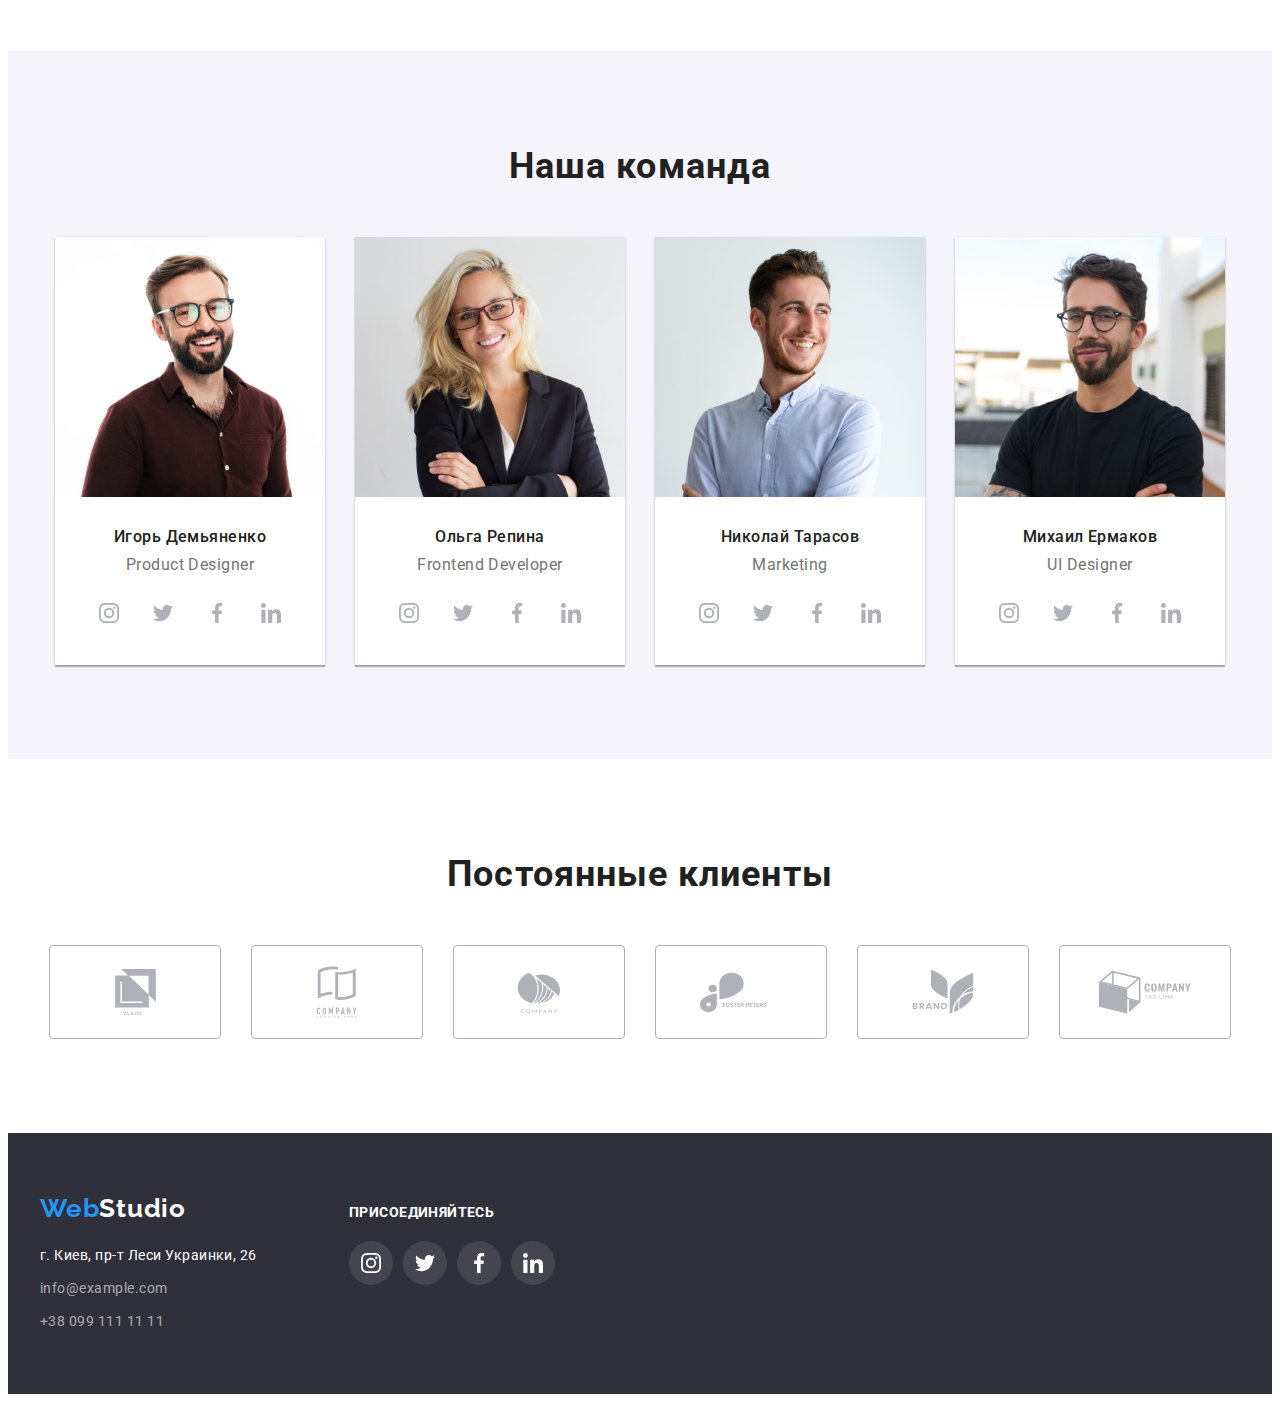
==== commit 11846af6: "btn" ====
--- a/index.html
+++ b/index.html
@@ -415,10 +415,10 @@
     <!-- Модальное окно -->
     <div class="backdrop is-hidden" data-modal>
       <div class="modal">
-        <!-- <button data-modal-close>
+        <button data-modal-close>
           <svg class="close-btn" width="30" height="30">
             <use href="./images/close.svg"></use>
-          </svg> -->
+          </svg>
         </button>
       </div>
     </div>
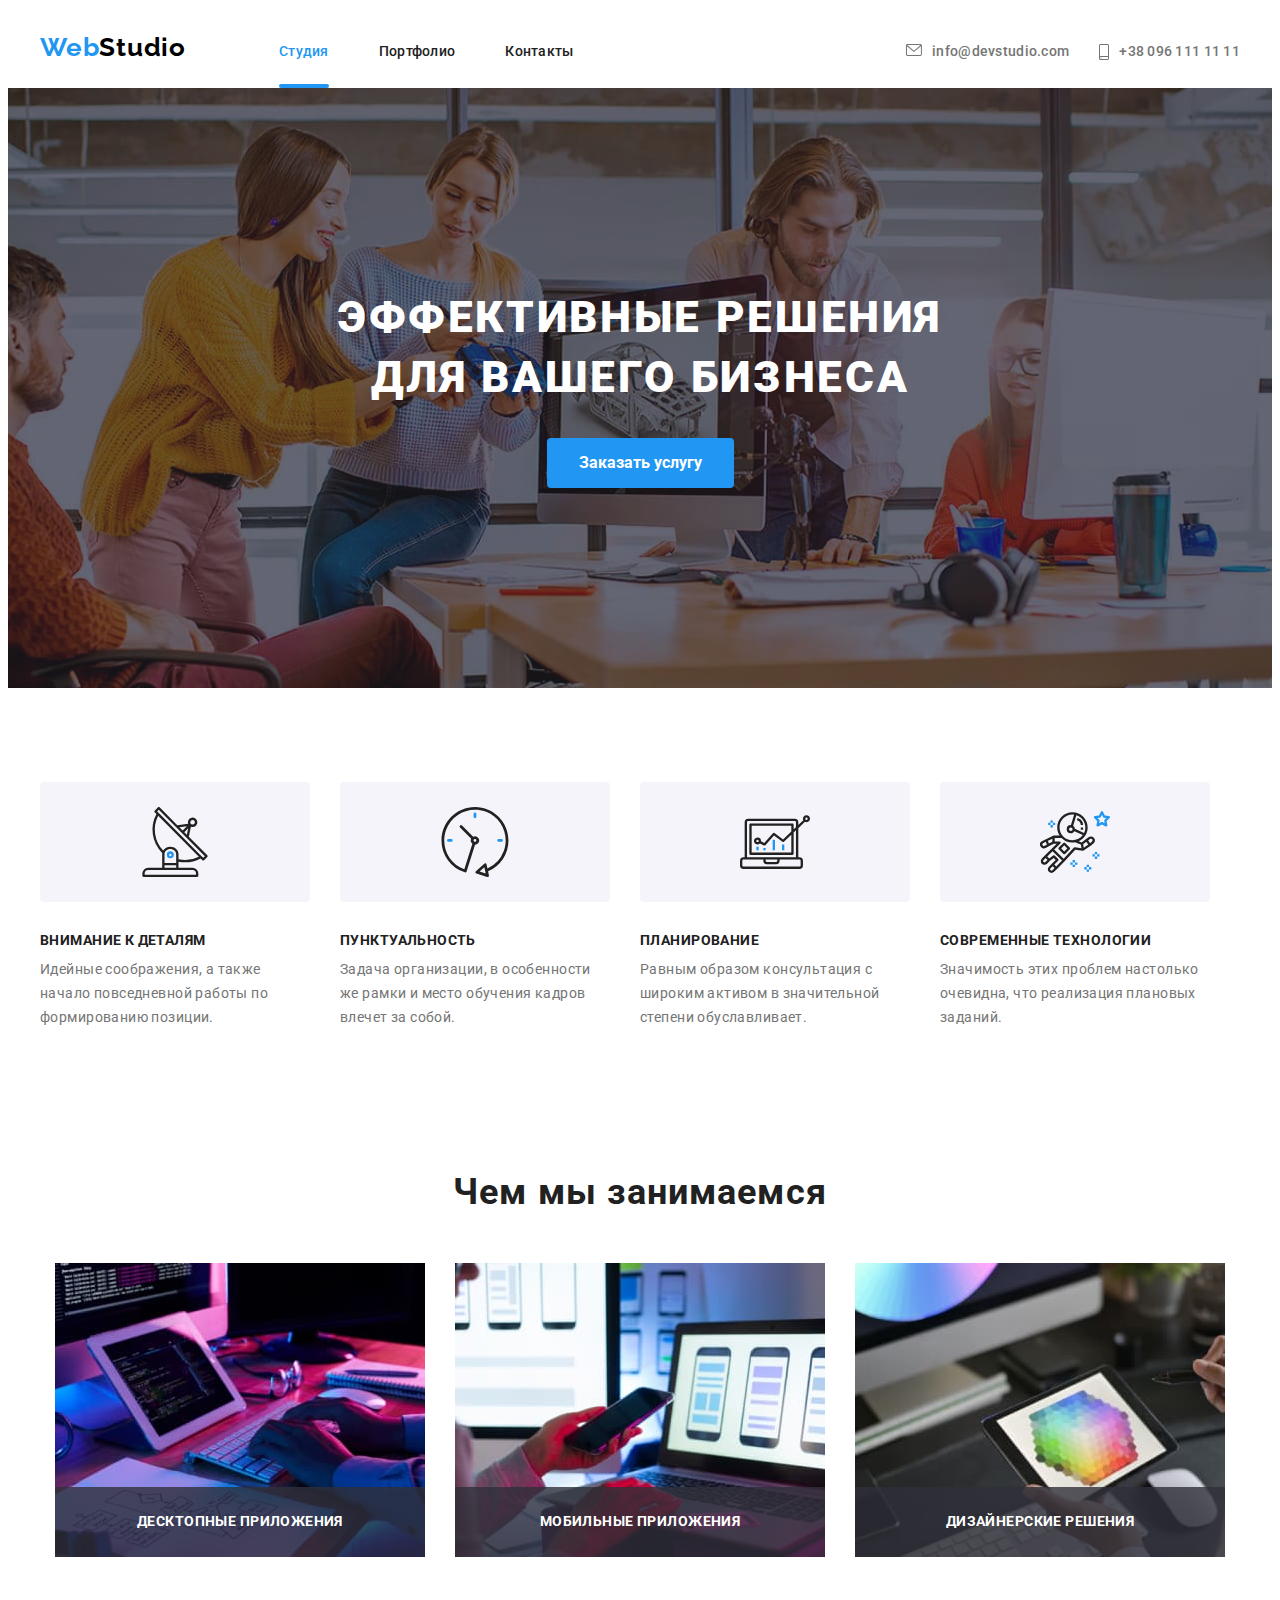
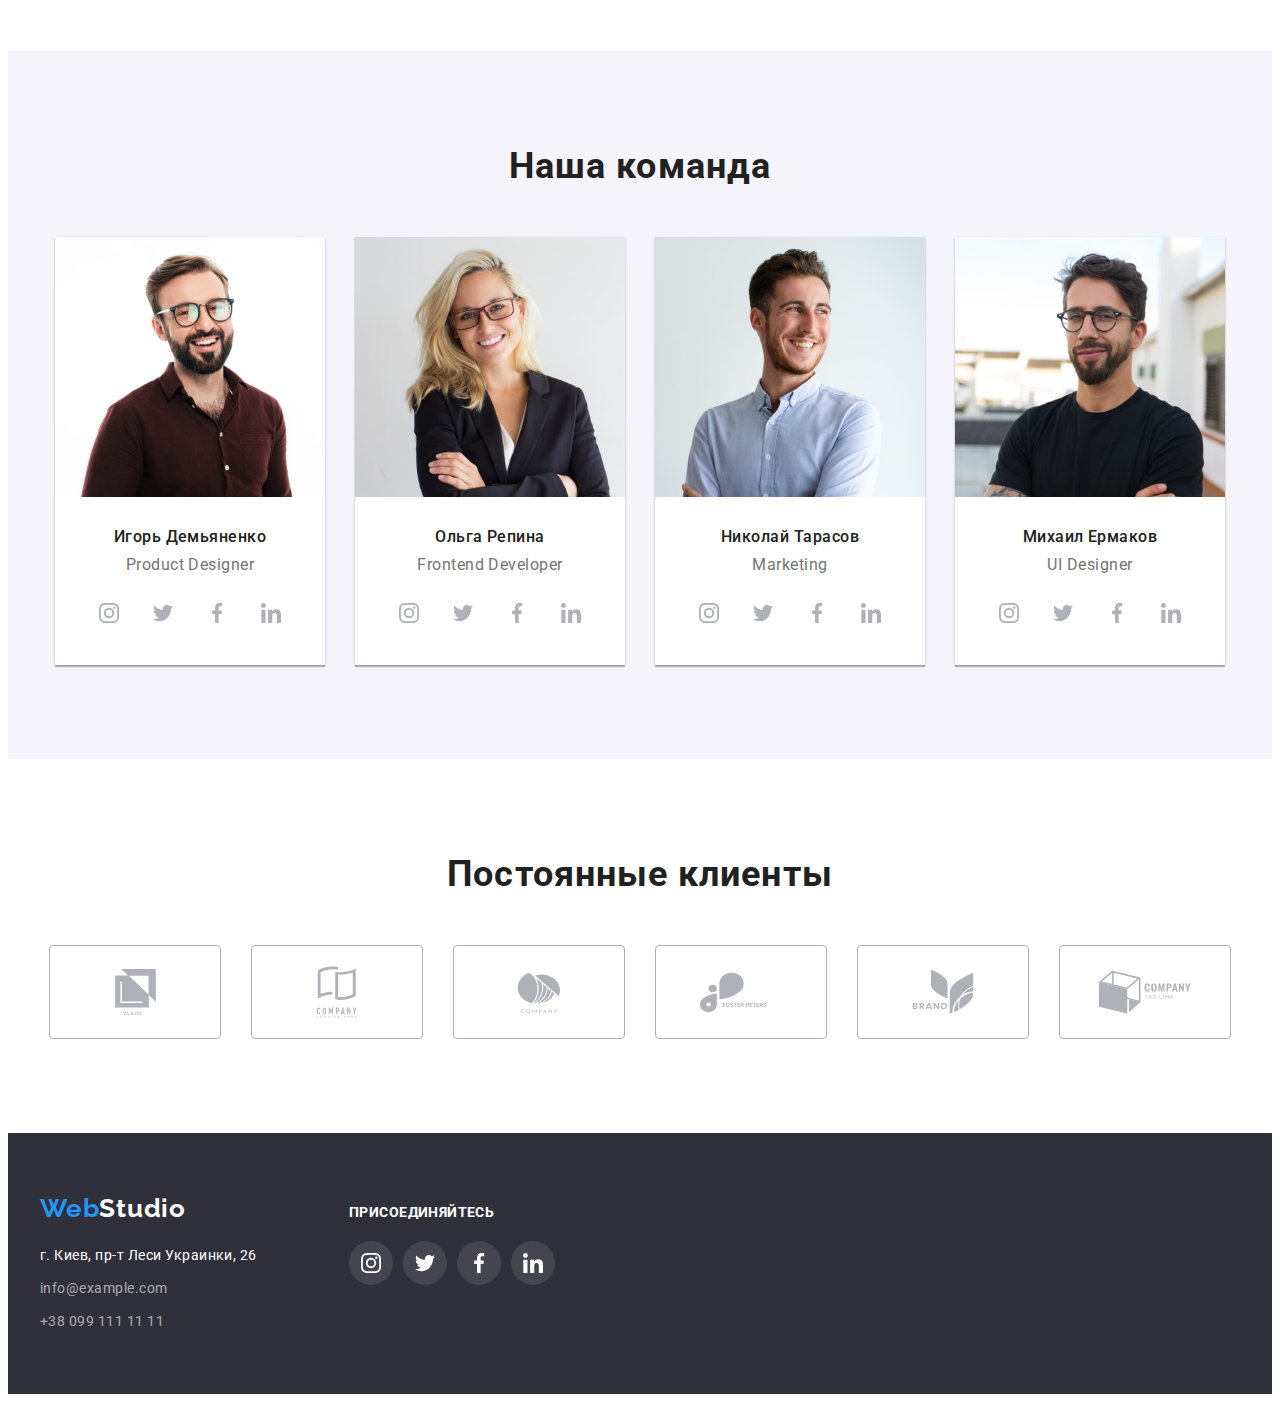
==== commit fb3b6ca2: "edited modal window" ====
--- a/index.html
+++ b/index.html
@@ -415,10 +415,11 @@
     <!-- Модальное окно -->
     <div class="backdrop is-hidden" data-modal>
       <div class="modal">
-        <button data-modal-close>
-          <svg class="close-btn" width="30" height="30">
+        <button type="button" class="close-modal-btn" data-modal-close>
+          Х
+          <!-- <svg class="close-btn" width="30" height="30">
             <use href="./images/close.svg"></use>
-          </svg>
+          </svg> -->
         </button>
       </div>
     </div>
--- a/css/styles.css
+++ b/css/styles.css
@@ -660,18 +660,34 @@
 }
 
 .close-btn {
-}
-
-.backdrop .is-hidden {
-  transform: translate(-50%, -50%), translateX(-150px);
+  /* position: absolute; */
+}
+
+.close-modal-btn {
+  top: 0;
+  right: 0;
+  margin-top: 8px;
+  margin-right: 8px;
+  position: absolute;
+  width: 30px;
+  height: 30px;
+  border-radius: 50%;
+  filter: drop-shadow(0px 4px 4px rgba(0, 0, 0, 0.25));
+  border: 1px solid rgba(0, 0, 0, 0.1);
+  background-color: var(--second-text-color);
+}
+
+/* .backdrop .is-hidden { */
+/* transform: translate(-50%, -50%), translateX(-150px); */
+.is-hidden {
   visibility: hidden;
   opacity: 0;
   pointer-events: none;
 }
 
-.backdrop .is-hidden .modal {
+/* .backdrop .is-hidden .modal {
   transform: scale(0.9), translate(-50%, -50%);
-}
+} */
 /*---------------------------PORTFOLIO-------------------------------------------------*/
 .header-portf {
   border-bottom: 1px solid #ececec;
